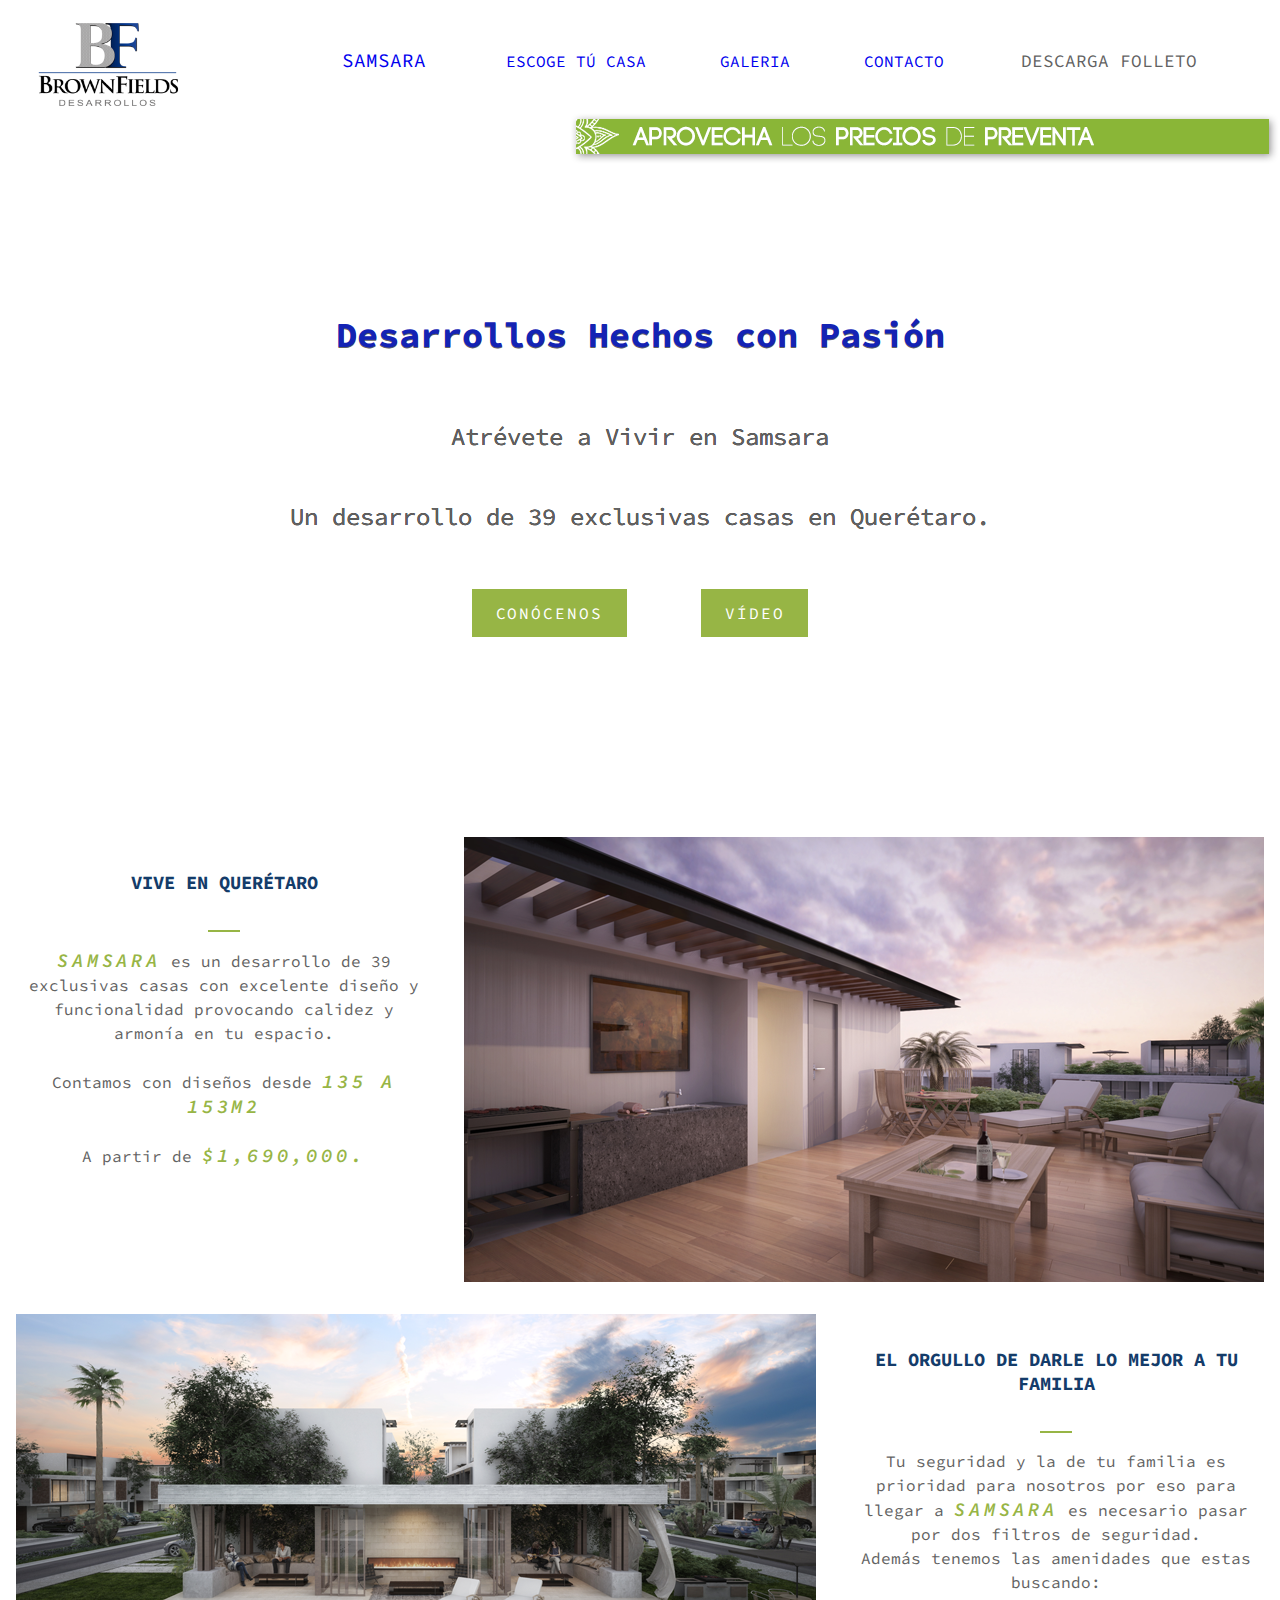
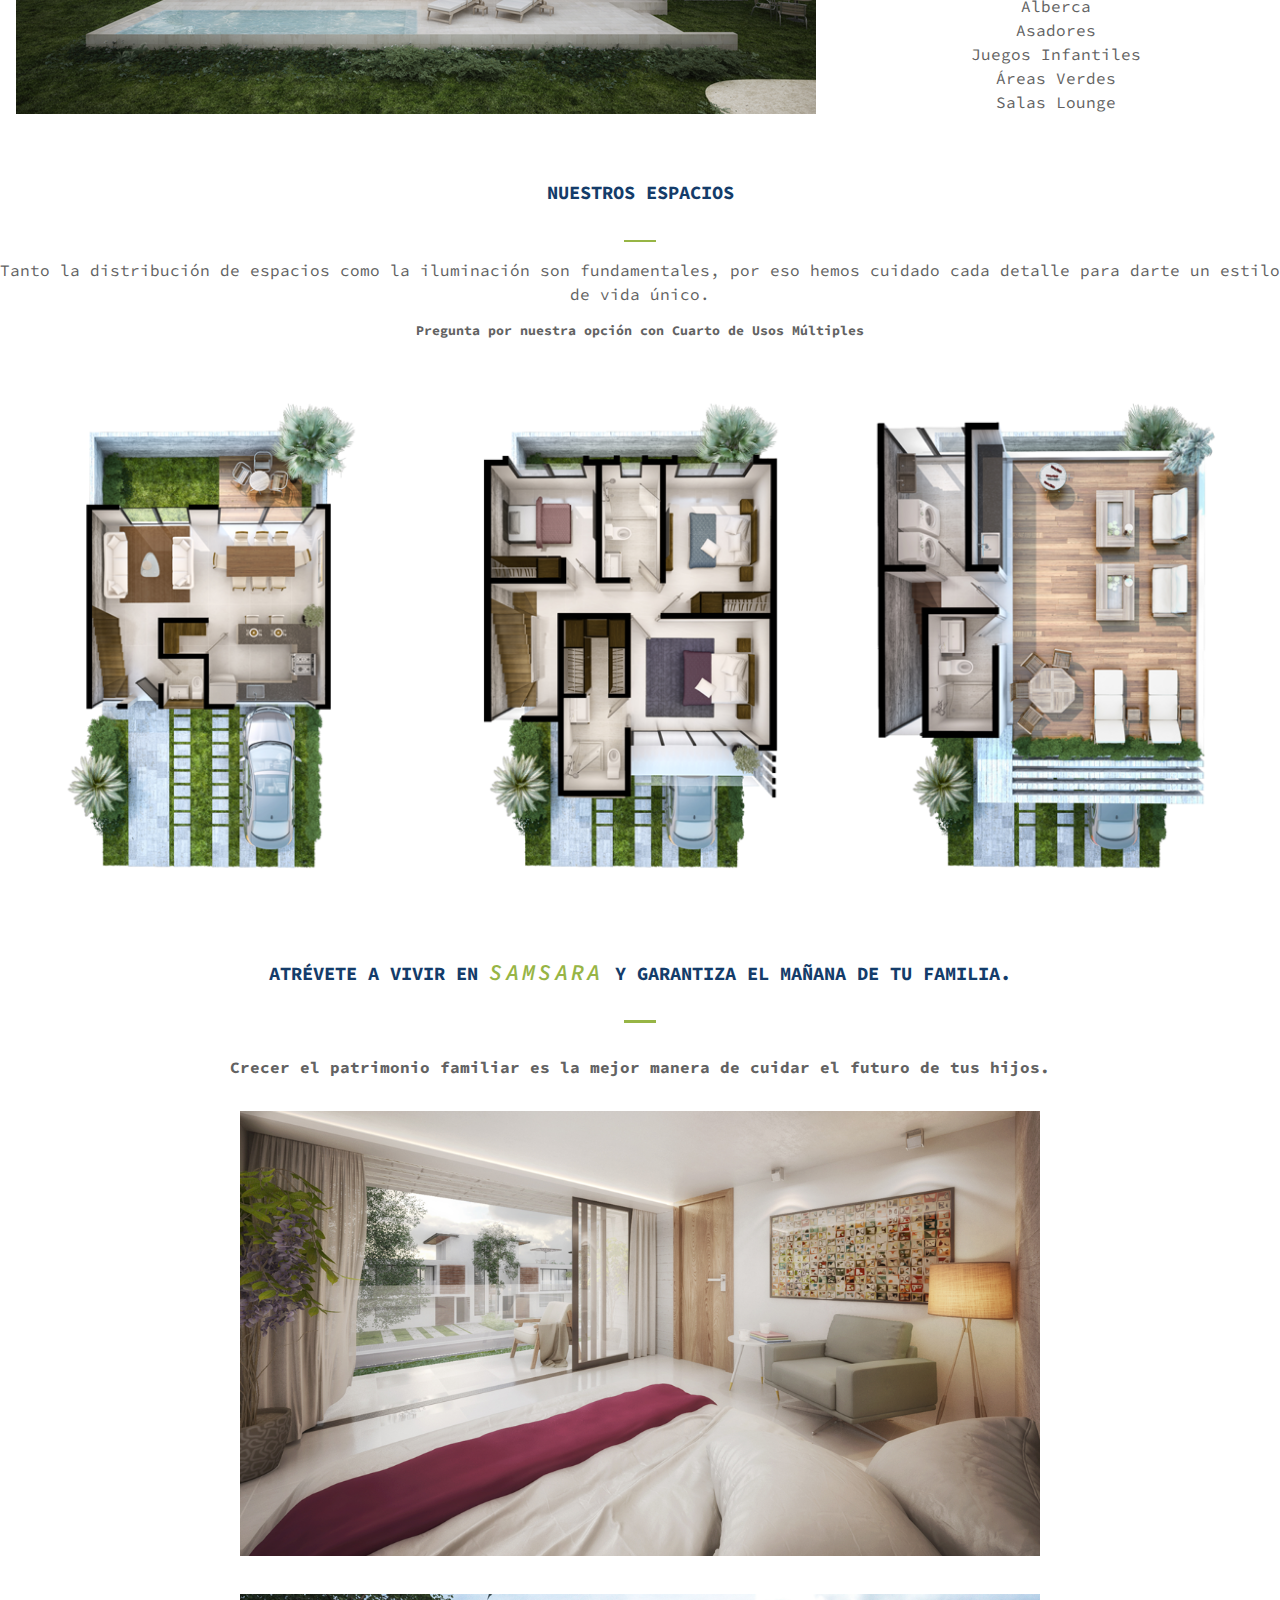
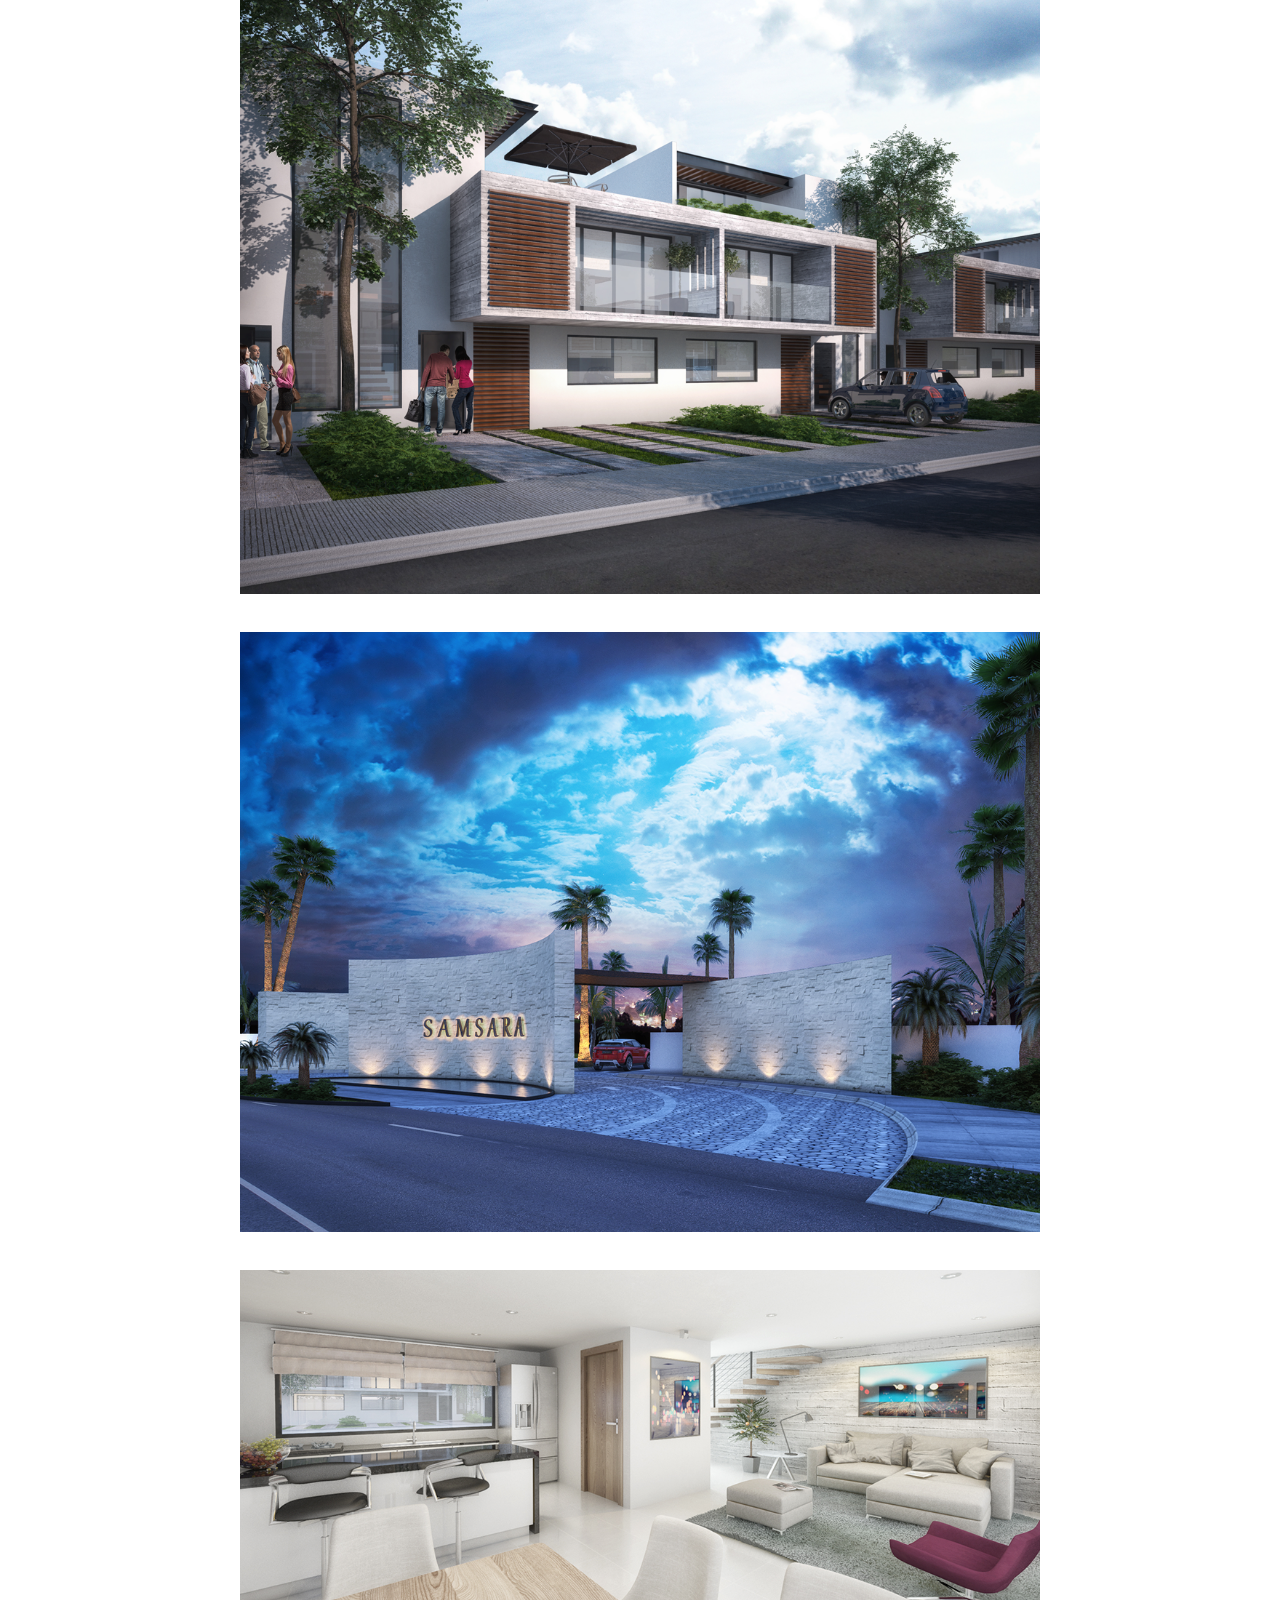
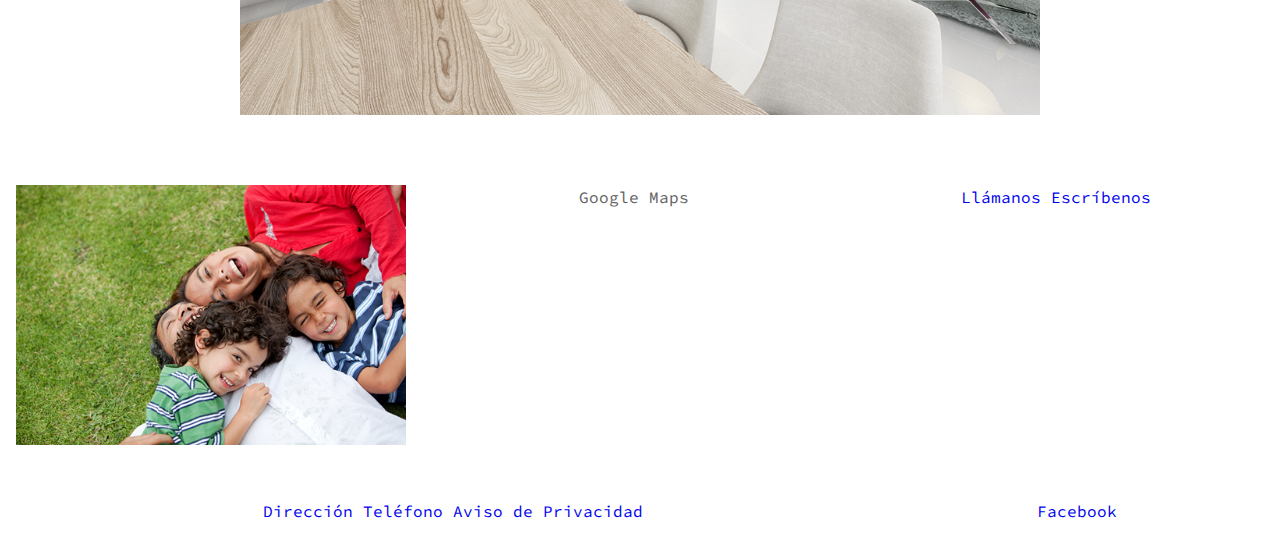
==== unit_7/index.html @ 4c0db314 "unit 7" ====
<!DOCTYPE html>
<html lang="es">
	<head>
		<meta charset="utf-8">
		<link rel="stylesheet" type="text/css" href="css/style.css">
		<title>Samsara by BrownFields</title>
		<link rel="stylesheet" type="text/css" href="fonts/MyFontsWebfontsKit.css">
    </script>
	</head>
	<body>
		<div id="wrapper">
			<header class="clearfix">
				<div>
					<a href="#>"><img src="images/logo_BF.png" alt="logo BrownFields" type"imagen desarrollos en Queretaro" id="logo_BF" border="0"></a>
				</div>
			
				<nav class="clearfix">
					<a href="Samsara" id="samsara">Samsara</a>
					<a href="Escoge tu Casa">Escoge Tú Casa</a>
					<a href="Galeria">Galeria</a>
					<a href="Contacto">Contacto</a>
					<a href="Descarga Brochure" id="folleto">Descarga Folleto</a>
				</nav>
		
			</header>
				
        	<main>
				<div id="preventa">
					<a href="#"><img src="images/banner_preventa.png" alt="logo BrownFields" type"imagen desarrollos en Queretaro" border="0"></a>
				</div>
				<section id="home">		

					<div id="border_home">
						<h1>Desarrollos Hechos con Pasi&oacute;n</h1>
						<h2>Atr&eacute;vete a Vivir en Samsara </h2>
						<h2>Un desarrollo de 39 exclusivas casas en Quer&eacute;taro.</h2>
						<a href="#">Con&oacute;cenos</a>
						<a href="#">V&iacute;deo</a>
					</div>
				</section>
		
				<section>
					<img src="images/rooftop.png" id="right_samsara">
					<div id="left_samsara">
						<h3>Vive en Quer&eacute;taro</h3>
						<hr>
						<p><em>Samsara</em> es un desarrollo de 39 exclusivas casas con excelente diseño y funcionalidad provocando calidez y armon&iacute;a en tu espacio. </p><br>
						<p>Contamos con diseños desde <em>135 a 153m2</em></p> <br>
						<p>A partir de <em>$1,690,000.</em></p> 
					</div>	
				</section>

				<section class="clearfix">
					<img src="images/areas_comunes.png" id="left_areas">				 <div id="right_areas">
						<h3>El Orgullo de Darle lo mejor a tu Familia</h3>
						<hr>
						<p>Tu seguridad y la de tu familia es prioridad para nosotros por eso para llegar a <em>Samsara</em> es necesario pasar por dos filtros de seguridad.</p>
						<p>Adem&aacute;s tenemos las amenidades que estas buscando:
							<ul>
								<li>Alberca</li>
								<li>Asadores</li>
								<li>Juegos Infantiles</li>
								<li>&Aacute;reas Verdes</li>
								<li>Salas Lounge</li>
							</ul>
						</p>
					</div>
				</section>

				<section>
					<div>
						<h3>Nuestros Espacios</h3>
						<hr>
						<p>Tanto la distribuci&oacute;n de espacios como la iluminaci&oacute;n son fundamentales, por eso hemos cuidado cada detalle para darte un estilo de vida &uacute;nico.</p>
						<h5>Pregunta por nuestra opci&oacute;n con Cuarto de Usos M&uacute;ltiples</h5>
					</div>
					<div class="clearfix">
						<img src="images/planta_PB.png" class="plantas" id="PB">
						<img src="images/planta_PA.png" class="plantas" id="PA">
						<img src="images/planta_rooftop.png" class="plantas" id="RG">
					</div>
				</section>

				<section class="clearfix">
					<div>					
						<h3>Atr&eacute;vete a vivir en <em>Samsara</em> y garantiza el mañana de tu familia.</h3>
						<hr>
						<h4>Crecer el patrimonio familiar es la mejor manera de cuidar el futuro de tus hijos. </h4>
					</div>
					<div>
						<img src="images/recamara.png" id="galeria">
						<img src="images/fachada.png" id="galeria">
						<img src="images/acceso_samsara.png" id="galeria">
						<img src="images/estancia.png" id="galeria">
					</div>	
				</section>

				<section class="clearfix">
						<div id="fam">
							<img src="images/familia.png">
						</div>
						<div id="maps">
							Google Maps
						</div>
						<div id="contacto">
							<a href="#">Ll&aacute;manos</a>
							<a href="mailto:contacto@brownfields.mx">Escr&iacute;benos</a>
						</div>
				</section>
			</main>

			<footer class="clearfix">
				<div id="info">
					<a href="Direcci&oacute;n">Direcci&oacute;n</a>
					<a href="Tel&eacute;fono">Tel&eacute;fono</a>
					<a href="Aviso de Privacidad">Aviso de Privacidad</a>
				</div>
				<div id=social_media>
					<a href="https://www.facebook.com/BrownFields-Desarrolladores-126980517468762/?fref=ts">Facebook</a>
				</div>
			</footer>
		</div>
	</body>
</html>
---- unit_7/css/style.css ----
@import url(https://fonts.googleapis.com/css?family=Source+Code+Pro:400,600);

* {
	padding: 0;
	margin: 0;	
	box-sizing: border-box;
}

#logo_BF {
	width: 17%;
	float: left;
	padding: 1em 2em 0em 2em;
}
#samsara{
	font-style: bold;
	font-size: 1.2em;
}

#folleto{
	font-size: 1.1em;
	color: rgb(98,98,98);
}

nav {
	float: right;
	padding: 3em 2em;
	width: 80%;
	color: rgb(20,60,106);
}

nav a{
	padding: 2em;
	text-decoration: none;
	text-transform: uppercase;
	text-align: center;
}

nav a:hover{
	color: rgb(98,98,98);
}

a{
	text-decoration: none;
}

body {
	font-family: 'Source Code Pro', sans-serif;
	font-size: 16px;
	color: rgb(98,98,98);
	font-weight: 400;
	line-height: 1.5em;
	text-align: center;
}

h1 {
	font-family: 'PerpetuaTitlingMT', 'Source Code Pro', sans-serif ;
	padding: 1.3em 0em;
	font-size: 2.2em;
}

h2, h3, h4, h5 {
	padding: 1em 0em;
}

h3 {
	text-transform: uppercase;
	color: rgb(20,60,106);
}

section{
	margin-top:2em;
}

hr {
	width: 2em;
	margin: 1em auto;
	border: none;
	background-color: rgb(151,181,69);
	height: .15em;
}

#preventa {
	float: right;
	margin-top: -7em;
}

#home{
	text-align: center;
	background: url("http://Irenchita.github.io/unit_6/images/fachada_corte_web.jpg");
	background-size: cover;
	background-repeat: no-repeat;
	background-position: center;
	padding: 7em 5em;
	color: rgb(20,35,180);
	line-height: 2em;
	text-shadow: .05em .05em rgb(98,98,98);
}

#border_home{
	background-color: rgba(255,255,255,.4);
	padding: .5em .2em;
}

#home h2{
	color:rgb(98,98,98);
	text-shadow: .02em .02em rgb(0,0,0);
	font-weight: 400;
}

#home a {
	background: rgb(151,181,69);
	color: rgb(255,255,255);
	margin: 2em;
	display: inline-block;
	text-decoration: none;
	padding: .5em 1.5em;
	text-shadow: none;
	text-transform: uppercase;
	letter-spacing: .12em;
}


em {
	color: rgb(151,181,69);
	font-weight: 600;
	letter-spacing: .15em;
	font-size: 1.2em;
	text-shadow: rgb(98,98,98);
	text-transform: uppercase;
}

ul {
	list-style: none;
	margin: 0;
	padding: 0;
}

#left_samsara {
	padding: 1em;
	float: left;
	width: 35%;
	margin-top: 1em;
}	

#right_samsara {
	padding: 1em;
	float: right;
	width: 65%;
}

#left_areas {
	padding: 1em;
	float: left;
	width: 65%;
}	

#right_areas {
	padding: 1em;
	float: right;
	width: 35%;
	margin-top: 1em;
}

#PB {
	padding: 1em;
	float: left;
	width: 33%;
	display: inline-block;
}

#PA {
	padding: 1em;
	float: left;
	width: 33%;
	display: inline-block;
}

#RG {
	padding: 1em;
	float: left;
	width: 33%;
	display: inline-block;
}

#galeria {
	padding: 1em;
	width: 65%;
}

#fam {
	padding: 1em;
	float: left;
	width: 33%;
	display: inline-block;
}

#maps {
	padding: 1em;
	float: left;
	width: 33%;
	display: inline-block;
}

#contacto {
	padding: 1em;
	float: left;
	width: 33%;
	display: inline-block;
}

#info {
	padding: 1em;
	float: left;
	width: 70%;
	display: inline-block;
}

#social_media{
	padding: 1em;
	float: right;
	width: 30%;
	display: inline-block;
}
.clearfix:after {
    visibility: hidden;
    display: block;
    font-size: 0;
    content: " ";
    clear: both;
    height: 0;
}

img {
	width: 100%;
}	

footer {
	padding: 1em;
}
---- unit_7/fonts/MyFontsWebfontsKit.css ----
/**
 * @license
 * MyFonts Webfont Build ID 3160449, 2016-01-26T14:50:41-0500
 * 
 * The fonts listed in this notice are subject to the End User License
 * Agreement(s) entered into by the website owner. All other parties are 
 * explicitly restricted from using the Licensed Webfonts(s).
 * 
 * You may obtain a valid license at the URLs below.
 * 
 * Webfont: PerpetuaTitlingMT by Monotype 
 * URL: http://www.myfonts.com/fonts/mti/perpetua/titling-mt/
 * Copyright: Digitized data copyright The Monotype Corporation 1991-1995.&#x000D;
 * Licensed pageviews: 250,000
 * 
 * 
 * License: http://www.myfonts.com/viewlicense?type=web&buildid=3160449
 * 
 * © 2016 MyFonts Inc
*/


/* @import must be at top of file, otherwise CSS will not work */
@import url("//hello.myfonts.net/count/303981");

  
@font-face {font-family: 'PerpetuaTitlingMT';src: url('webfonts/303981_0_0.eot');src: url('webfonts/303981_0_0.eot?#iefix') format('embedded-opentype'),url('webfonts/303981_0_0.woff2') format('woff2'),url('webfonts/303981_0_0.woff') format('woff'),url('webfonts/303981_0_0.ttf') format('truetype');}
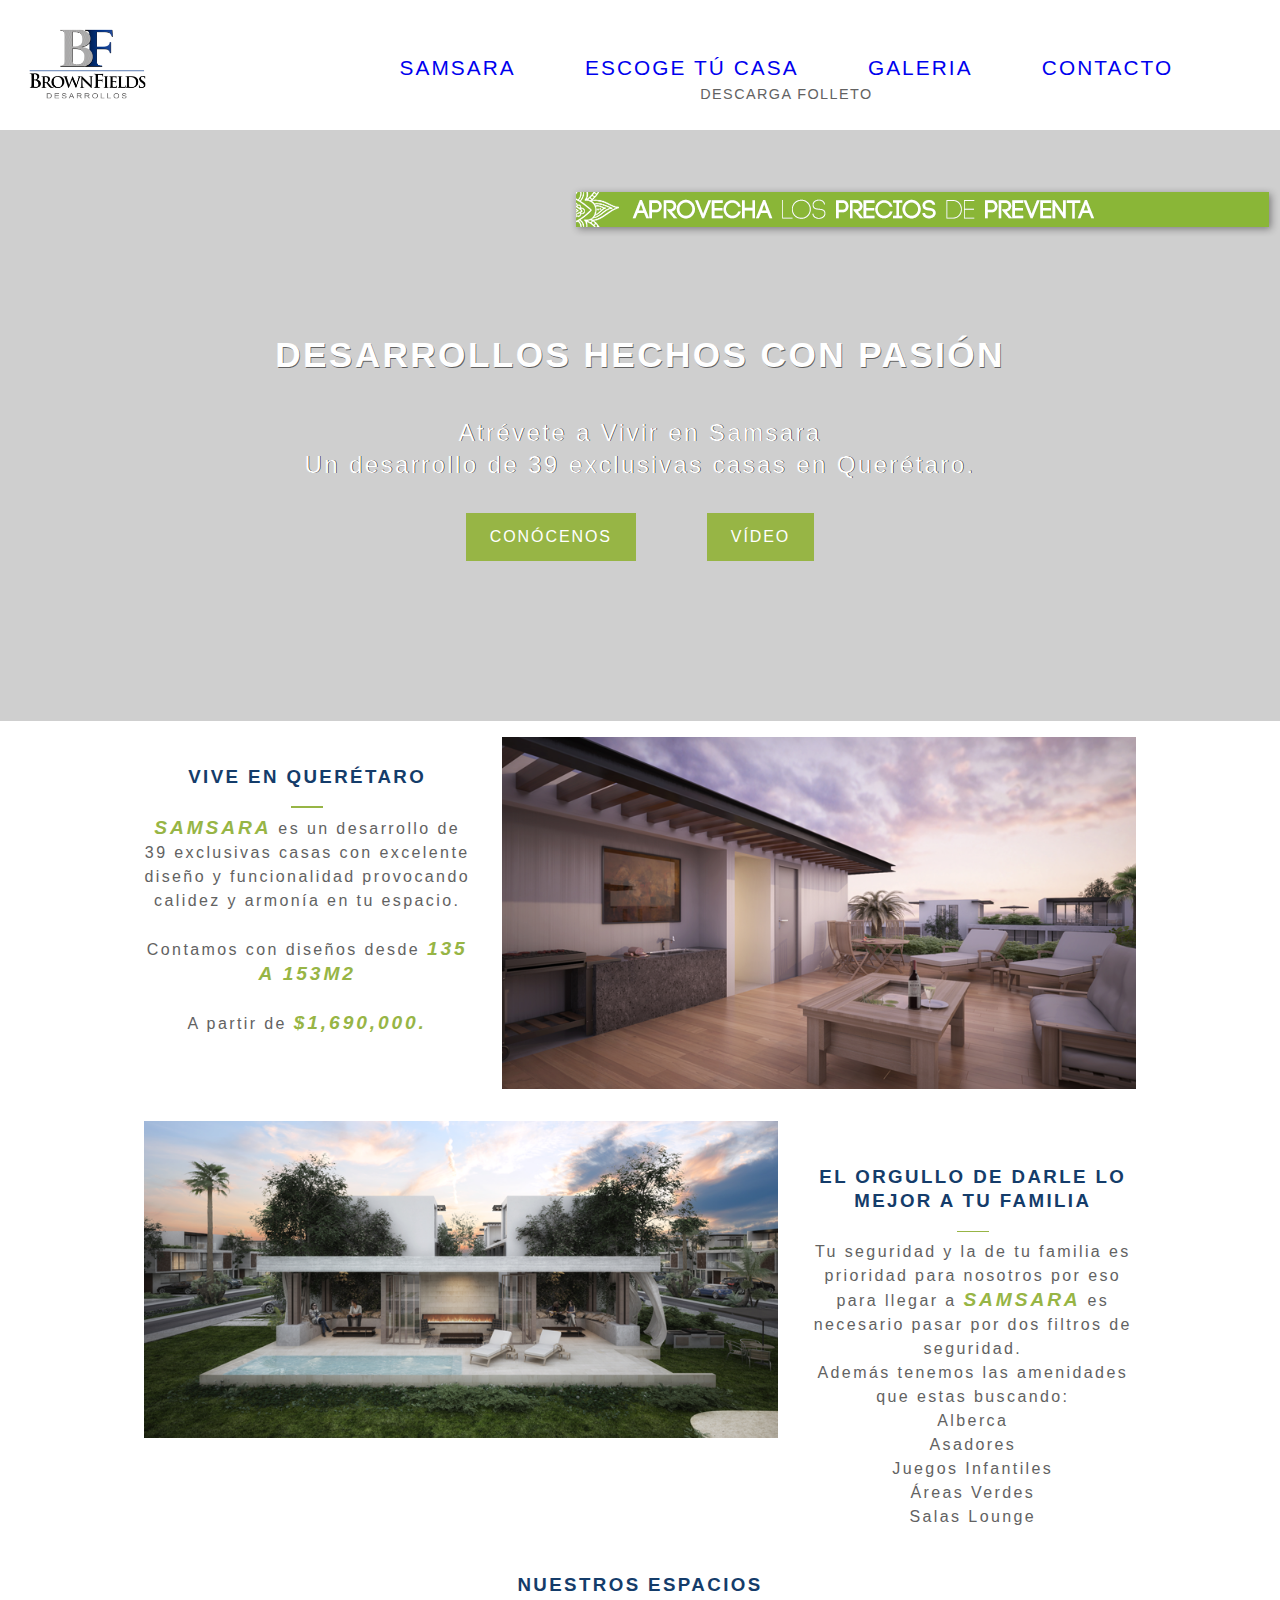
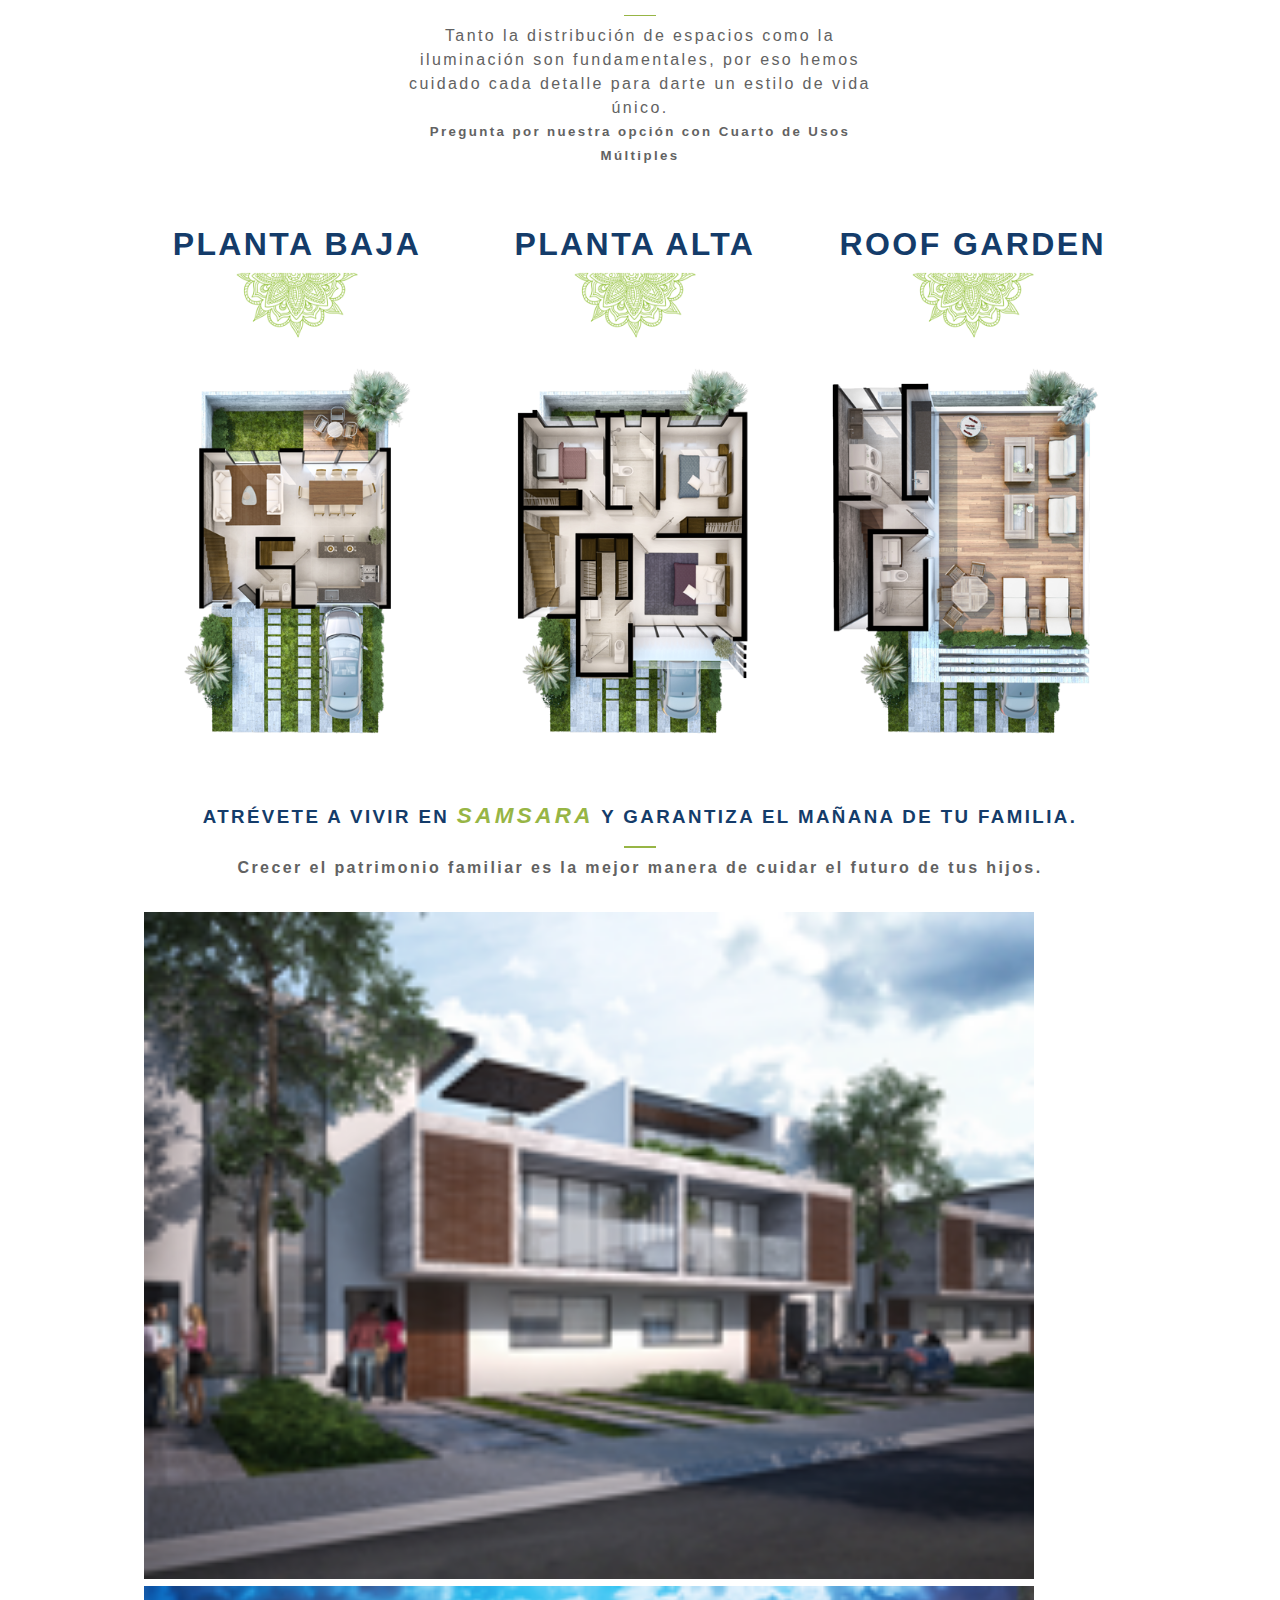
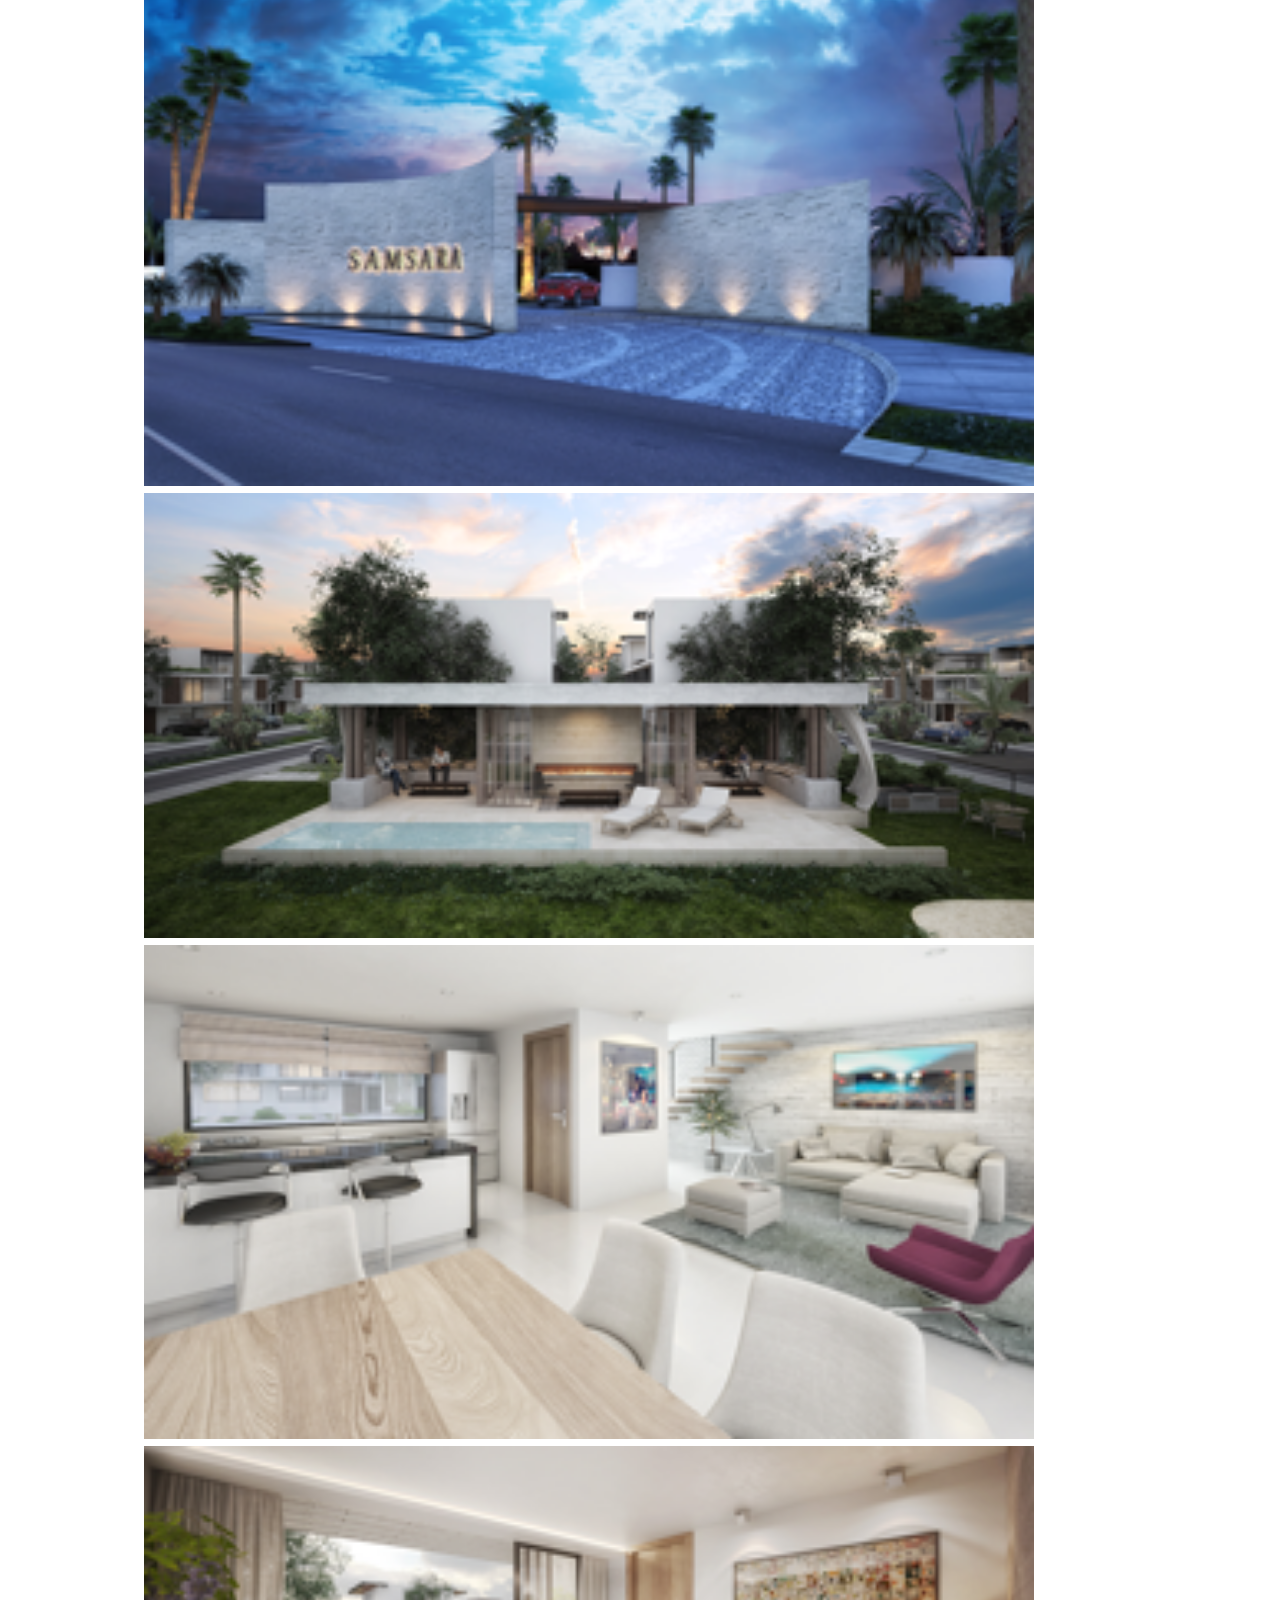
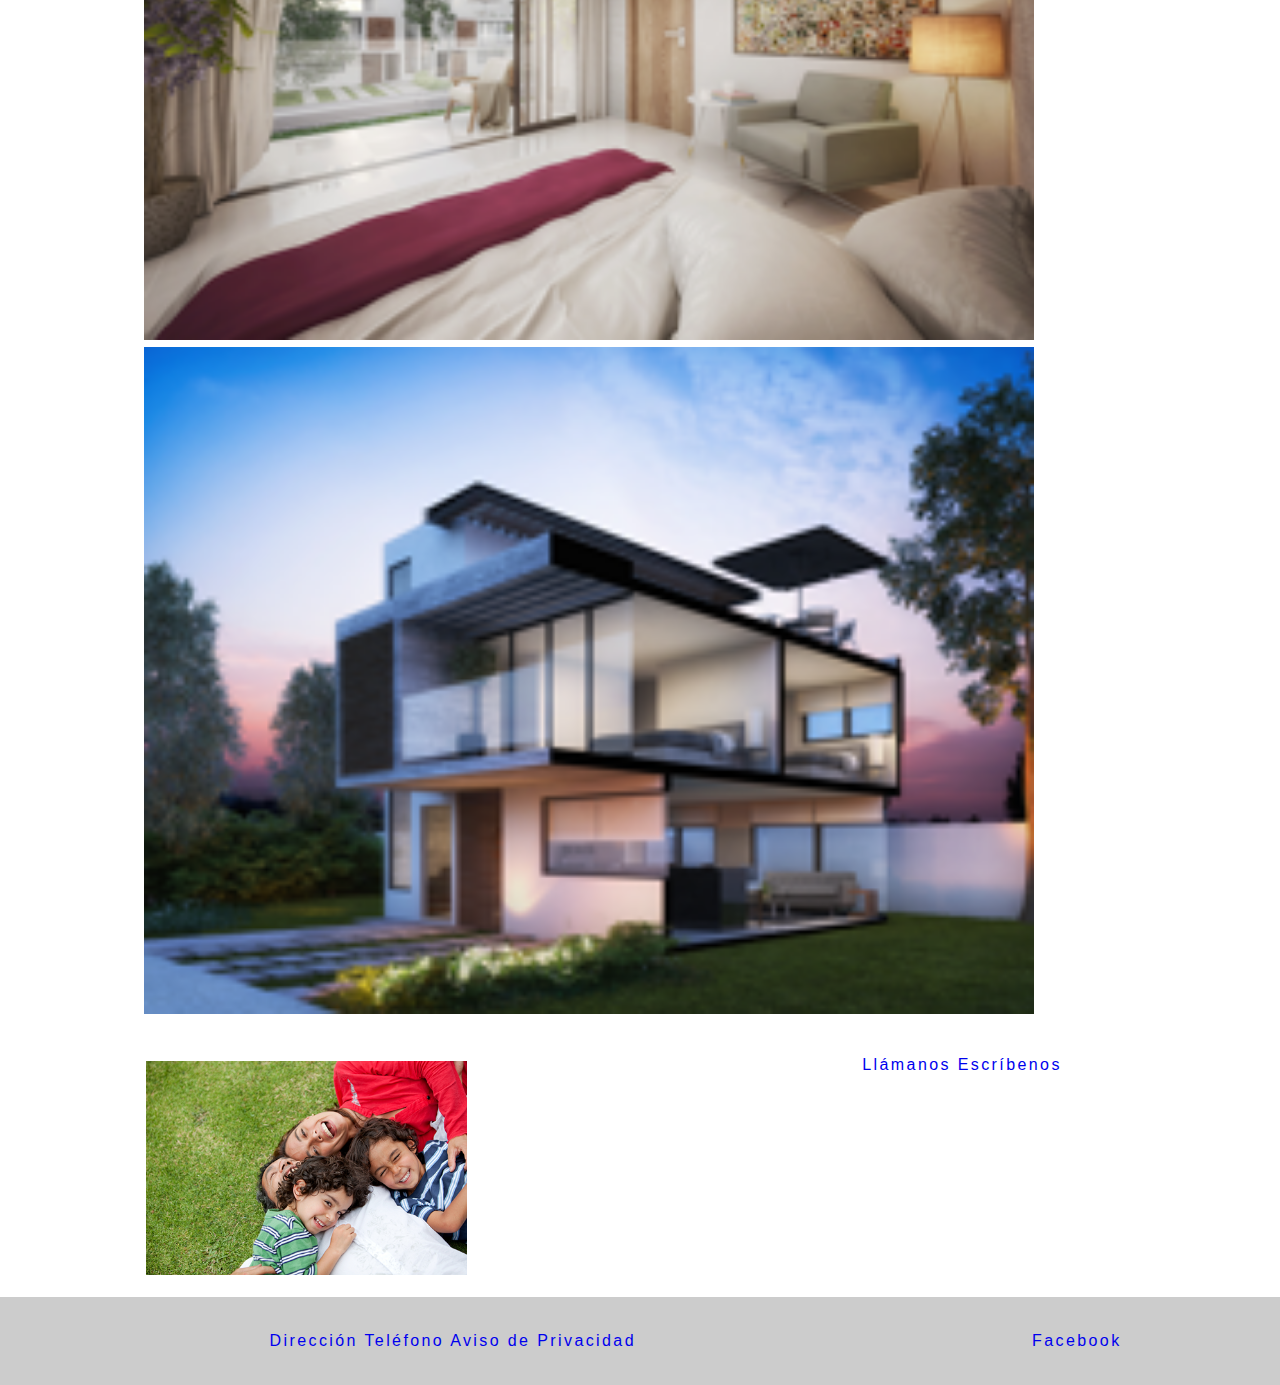
==== commit 6ede1333: "gallery" ====
--- a/unit_7/index.html
+++ b/unit_7/index.html
@@ -4,42 +4,52 @@
 		<meta charset="utf-8">
 		<link rel="stylesheet" type="text/css" href="css/style.css">
 		<title>Samsara by BrownFields</title>
-		<link rel="stylesheet" type="text/css" href="fonts/MyFontsWebfontsKit.css">
-    </script>
+
+		<!-- Add jQuery library -->
+		<script type="text/javascript" src="js/jquery-1.10.1.min.js"></script>
+		<!-- Add mousewheel plugin (this is optional) -->
+		<script type="text/javascript" src="js/fancybox/jquery.mousewheel-3.0.6.pack.js"></script>
+		<!-- Add fancyBox -->
+		<link rel="stylesheet" href="js/fancybox/jquery.fancybox.css?v=2.1.5" type="text/css" media="screen" />
+		<script type="text/javascript" src="js/fancybox/jquery.fancybox.pack.js"></script>
+
 	</head>
 	<body>
-		<div id="wrapper">
-			<header class="clearfix">
-				<div>
-					<a href="#>"><img src="images/logo_BF.png" alt="logo BrownFields" type"imagen desarrollos en Queretaro" id="logo_BF" border="0"></a>
+
+		<header class="clearfix">
+			<div>
+				<a href="#>"><img src="images/logo_BF.png" alt="logo BrownFields" type"imagen desarrollos en Queretaro" id="logo_BF" border="0"></a>
+			</div>
+		
+			<nav>
+				<a href="Samsara" id="samsara">Samsara</a>
+				<a href="Escoge tu Casa">Escoge Tú Casa</a>
+				<a href="Galeria">Galeria</a>
+				<a href="Contacto">Contacto</a>
+				<a href="Descarga Brochure" id="folleto">Descarga Folleto</a>
+			</nav>
+	
+		</header>
+
+		<div id="preventa">
+			<a href="#"><img src="images/banner_preventa.png" alt="logo BrownFields" type"imagen desarrollos en Queretaro"></a>
+		</div>
+
+    	<main>
+			
+			<section id="home">		
+
+				<div id="border_home">
+					<h1>Desarrollos Hechos con Pasi&oacute;n</h1>
+					<h2>Atr&eacute;vete a Vivir en Samsara </h2>
+					<h2>Un desarrollo de 39 exclusivas casas en Quer&eacute;taro.</h2>
+					<a href="#">Con&oacute;cenos</a>
+					<a href="#">V&iacute;deo</a>
 				</div>
+			</section>
 			
-				<nav class="clearfix">
-					<a href="Samsara" id="samsara">Samsara</a>
-					<a href="Escoge tu Casa">Escoge Tú Casa</a>
-					<a href="Galeria">Galeria</a>
-					<a href="Contacto">Contacto</a>
-					<a href="Descarga Brochure" id="folleto">Descarga Folleto</a>
-				</nav>
-		
-			</header>
-				
-        	<main>
-				<div id="preventa">
-					<a href="#"><img src="images/banner_preventa.png" alt="logo BrownFields" type"imagen desarrollos en Queretaro" border="0"></a>
-				</div>
-				<section id="home">		
-
-					<div id="border_home">
-						<h1>Desarrollos Hechos con Pasi&oacute;n</h1>
-						<h2>Atr&eacute;vete a Vivir en Samsara </h2>
-						<h2>Un desarrollo de 39 exclusivas casas en Quer&eacute;taro.</h2>
-						<a href="#">Con&oacute;cenos</a>
-						<a href="#">V&iacute;deo</a>
-					</div>
-				</section>
-		
-				<section>
+			<div id="wrapper">
+				<section class="clearfix">
 					<img src="images/rooftop.png" id="right_samsara">
 					<div id="left_samsara">
 						<h3>Vive en Quer&eacute;taro</h3>
@@ -51,7 +61,8 @@
 				</section>
 
 				<section class="clearfix">
-					<img src="images/areas_comunes.png" id="left_areas">				 <div id="right_areas">
+					<img src="images/areas_comunes.png" id="left_areas">				
+					<div id="right_areas">
 						<h3>El Orgullo de Darle lo mejor a tu Familia</h3>
 						<hr>
 						<p>Tu seguridad y la de tu familia es prioridad para nosotros por eso para llegar a <em>Samsara</em> es necesario pasar por dos filtros de seguridad.</p>
@@ -71,13 +82,27 @@
 					<div>
 						<h3>Nuestros Espacios</h3>
 						<hr>
-						<p>Tanto la distribuci&oacute;n de espacios como la iluminaci&oacute;n son fundamentales, por eso hemos cuidado cada detalle para darte un estilo de vida &uacute;nico.</p>
-						<h5>Pregunta por nuestra opci&oacute;n con Cuarto de Usos M&uacute;ltiples</h5>
+						<div class="length">
+							<p>Tanto la distribuci&oacute;n de espacios como la iluminaci&oacute;n son fundamentales, por eso hemos cuidado cada detalle para darte un estilo de vida &uacute;nico.</p>
+							<h5>Pregunta por nuestra opci&oacute;n con Cuarto de Usos M&uacute;ltiples</h5>
+						</div>
 					</div>
 					<div class="clearfix">
-						<img src="images/planta_PB.png" class="plantas" id="PB">
-						<img src="images/planta_PA.png" class="plantas" id="PA">
-						<img src="images/planta_rooftop.png" class="plantas" id="RG">
+						<div id="PB">
+							<h1>Planta Baja</h1>
+							<img src="images/flor_samsara.png" class="img_flor">
+							<img src="images/planta_PB.png">
+						</div>
+						<div id="PA">
+							<h1>Planta Alta</h1>
+							<img src="images/flor_samsara.png" class="img_flor">
+							<img src="images/planta_PA.png">
+						</div>
+						<div id="RG">
+							<h1>Roof Garden</h1>
+							<img src="images/flor_samsara.png" class="img_flor">
+							<img src="images/planta_rooftop.png">
+						</div>
 					</div>
 				</section>
 
@@ -87,38 +112,45 @@
 						<hr>
 						<h4>Crecer el patrimonio familiar es la mejor manera de cuidar el futuro de tus hijos. </h4>
 					</div>
-					<div>
-						<img src="images/recamara.png" id="galeria">
-						<img src="images/fachada.png" id="galeria">
-						<img src="images/acceso_samsara.png" id="galeria">
-						<img src="images/estancia.png" id="galeria">
+					<div id="galeria">
+						<a class="fancybox" rel="group" href="images/big/fachada_big.png"><img src="images/small/fachada_s.png" alt="" /></a>
+						<a class="fancybox" rel="group" href="images/big/acceso_samsara_big.png"><img src="images/small/acceso_samsara_s.png" alt="" /></a>
+						<a class="fancybox" rel="group" href="images/big/areas_comunes_big.png"><img src="images/small/areas_comunes_s.png" alt="" /></a>
+						<a class="fancybox" rel="group" href="images/big/estancia_big.png"><img src="images/small/estancia_s.png" alt="" /></a>
+						<a class="fancybox" rel="group" href="images/big/recamara_big.png"><img src="images/small/recamara_s.png" alt="" /></a>
+						<a class="fancybox" rel="group" href="images/big/fachada_corte_big.png"><img src="images/small/fachada_corte_s.png" alt="" /></a>
 					</div>	
 				</section>
 
-				<section class="clearfix">
+				<section id="ventas" class="clearfix">
 						<div id="fam">
 							<img src="images/familia.png">
 						</div>
 						<div id="maps">
-							Google Maps
+							<iframe src="https://www.google.com/maps/embed?pb=!1m18!1m12!1m3!1d4056.4004090349767!2d-100.4038601747616!3d20.50971401532409!2m3!1f0!2f0!3f0!3m2!1i1024!2i768!4f13.1!3m3!1m2!1s0x85d345ce92b080db%3A0x850fc605e0d88912!2sEl+Condado!5e0!3m2!1sen!2smx!4v1463176758063" width="330" height="220" frameborder="0" style="border:0" allowfullscreen></iframe>
 						</div>
 						<div id="contacto">
 							<a href="#">Ll&aacute;manos</a>
 							<a href="mailto:contacto@brownfields.mx">Escr&iacute;benos</a>
 						</div>
 				</section>
-			</main>
+			</div>
+			<script type="text/javascript">
+			$(document).ready(function() {
+			$(".fancybox").fancybox();
+			});
+			</script>
+		</main>
 
-			<footer class="clearfix">
-				<div id="info">
-					<a href="Direcci&oacute;n">Direcci&oacute;n</a>
-					<a href="Tel&eacute;fono">Tel&eacute;fono</a>
-					<a href="Aviso de Privacidad">Aviso de Privacidad</a>
-				</div>
-				<div id=social_media>
-					<a href="https://www.facebook.com/BrownFields-Desarrolladores-126980517468762/?fref=ts">Facebook</a>
-				</div>
-			</footer>
-		</div>
+		<footer class="clearfix">
+			<div id="info">
+				<a href="Direcci&oacute;n">Direcci&oacute;n</a>
+				<a href="Tel&eacute;fono">Tel&eacute;fono</a>
+				<a href="Aviso de Privacidad">Aviso de Privacidad</a>
+			</div>
+			<div id=social_media>
+				<a href="https://www.facebook.com/BrownFields-Desarrolladores-126980517468762/?fref=ts">Facebook</a>
+			</div>
+		</footer>
 	</body>
 </html>--- a/unit_7/css/style.css
+++ b/unit_7/css/style.css
@@ -1,87 +1,117 @@
 @import url(https://fonts.googleapis.com/css?family=Source+Code+Pro:400,600);
-
+@import url("fonts/perpetua");
+@import url("fonts/antipasto");
+  
+@font-face {
+	font-family: 'perpetua';
+	src: url('fonts/perpetua/303981_0_0.eot');
+	src: url('fonts/perpetua/303981_0_0.eot?#iefix') format('embedded-opentype'),url('fonts/perpetua/303981_0_0.woff2') format('woff2'),url('fonts/perpetua/303981_0_0.woff') format('woff'),url('fonts/perpetua/303981_0_0.ttf') format('truetype');
+}
+
+@font-face {
+	font-family: 'antipasto';
+	src: url('fonts/antipasto/antipasto_extralight.otf');
+	src: url('fonts/antipasto/antipasto_extralight.otf?#iefix') format('embedded-opentype'), format('truetype');
+}
 * {
 	padding: 0;
 	margin: 0;	
 	box-sizing: border-box;
 }
 
+header {
+	width: 100%;
+	padding: .5em;
+	margin: 1em;	
+}
+
 #logo_BF {
-	width: 17%;
-	float: left;
-	padding: 1em 2em 0em 2em;
-}
-#samsara{
-	font-style: bold;
-	font-size: 1.2em;
+	width: 8em;
+	float: left;
+}
+
+nav {
+	font-family: 'perpetua', 'antipasto', sans-serif;
+	width: 70%;
+	float: left;
+	margin-left: 12em;
+	margin-top: 2em;
+	color: rgb(20,60,106);
+}
+
+nav a {
+	padding: .5em;
+	margin: .2em 1em;
+	text-decoration: none;
+	text-transform: uppercase;
+	text-align: center;
+	letter-spacing: .1em;
+	font-size: 1.3em;
+}
+
+nav a:hover {
+	color: rgb(98,98,98);
+}
+
+a {
+	text-decoration: none;
 }
 
 #folleto{
-	font-size: 1.1em;
+	font-size: .9em;
 	color: rgb(98,98,98);
-}
-
-nav {
-	float: right;
-	padding: 3em 2em;
-	width: 80%;
-	color: rgb(20,60,106);
-}
-
-nav a{
-	padding: 2em;
-	text-decoration: none;
-	text-transform: uppercase;
-	text-align: center;
-}
-
-nav a:hover{
-	color: rgb(98,98,98);
-}
-
-a{
-	text-decoration: none;
+	line-height: 1em;
+}
+
+#preventa {
+	float: right;
+	margin-top: -1em;
+}
+
+#wrapper{
+	width:80%;
+	margin: auto;
 }
 
 body {
-	font-family: 'Source Code Pro', sans-serif;
+	font-family: 'antipasto', sans-serif;
 	font-size: 16px;
 	color: rgb(98,98,98);
 	font-weight: 400;
 	line-height: 1.5em;
 	text-align: center;
-}
-
-h1 {
-	font-family: 'PerpetuaTitlingMT', 'Source Code Pro', sans-serif ;
+	letter-spacing: .15em;
+}
+
+#border_home h1 {
+	font-family: 'perpetua', 'antipasto', sans-serif;
 	padding: 1.3em 0em;
 	font-size: 2.2em;
-}
-
-h2, h3, h4, h5 {
-	padding: 1em 0em;
-}
-
-h3 {
+	text-transform: uppercase;
+	color: rgb(255,255,255);
+}
+
+h1, h3{
+	font-family: 'perpetua', 'antipasto', sans-serif;
+	margin-top: 1em;
+	padding: .5em 0em;	
 	text-transform: uppercase;
 	color: rgb(20,60,106);
 }
 
-section{
-	margin-top:2em;
+section>h2 {
+	margin-top: 1em;
+	padding: .5em 0em;	
+	text-transform: uppercase;
+	color: rgb(20,60,106);
 }
 
 hr {
 	width: 2em;
-	margin: 1em auto;
+	margin: .5em auto;
 	border: none;
 	background-color: rgb(151,181,69);
-	height: .15em;
-}
-
-#preventa {
-	float: right;
-	margin-top: -7em;
+	height: .1em;
 }
 
 #home{
@@ -90,19 +120,17 @@
 	background-size: cover;
 	background-repeat: no-repeat;
 	background-position: center;
-	padding: 7em 5em;
-	color: rgb(20,35,180);
+	color: rgb(255,255,255);
 	line-height: 2em;
 	text-shadow: .05em .05em rgb(98,98,98);
 }
 
 #border_home{
-	background-color: rgba(255,255,255,.4);
-	padding: .5em .2em;
+	background-color: rgba(0,0,0,0.19);
+	padding: 8em 5em;
 }
 
 #home h2{
-	color:rgb(98,98,98);
 	text-shadow: .02em .02em rgb(0,0,0);
 	font-weight: 400;
 }
@@ -135,30 +163,35 @@
 	padding: 0;
 }
 
+
 #left_samsara {
 	padding: 1em;
 	float: left;
+	width: 35%;
+}	
+
+#right_samsara {
+	padding: 1em;
+	float: right;
+	width: 65%;
+}
+
+#left_areas {
+	padding: 1em;
+	float: left;
+	width: 65%;
+}	
+
+#right_areas {
+	padding: 1em;
+	float: right;
 	width: 35%;
 	margin-top: 1em;
-}	
-
-#right_samsara {
-	padding: 1em;
-	float: right;
-	width: 65%;
-}
-
-#left_areas {
-	padding: 1em;
-	float: left;
-	width: 65%;
-}	
-
-#right_areas {
-	padding: 1em;
-	float: right;
-	width: 35%;
-	margin-top: 1em;
+}
+.length{
+	width: 30em;
+	text-align: center;
+	margin: auto;
 }
 
 #PB {
@@ -166,6 +199,7 @@
 	float: left;
 	width: 33%;
 	display: inline-block;
+	margin: auto;
 }
 
 #PA {
@@ -184,28 +218,31 @@
 
 #galeria {
 	padding: 1em;
-	width: 65%;
+	width: 90%;
+	margin: 1em auto;
+	float: left;
+	display: inline-block;
+}
+
+#ventas{
+	display: inline-block;
+	width: 98%;
 }
 
 #fam {
-	padding: 1em;
-	float: left;
-	width: 33%;
-	display: inline-block;
+	float: left;
+	width: 32%;
+	margin:.5em;
 }
 
 #maps {
-	padding: 1em;
-	float: left;
-	width: 33%;
-	display: inline-block;
+	float: left;
+	width: 32%;
 }
 
 #contacto {
-	padding: 1em;
-	float: left;
-	width: 33%;
-	display: inline-block;
+	float: left;
+	width: 33%;
 }
 
 #info {
@@ -234,6 +271,12 @@
 	width: 100%;
 }	
 
+.img_flor{
+	margin-top: 0em;
+	width: 40%;
+}
+
 footer {
 	padding: 1em;
+	background-color: #ccc;
 }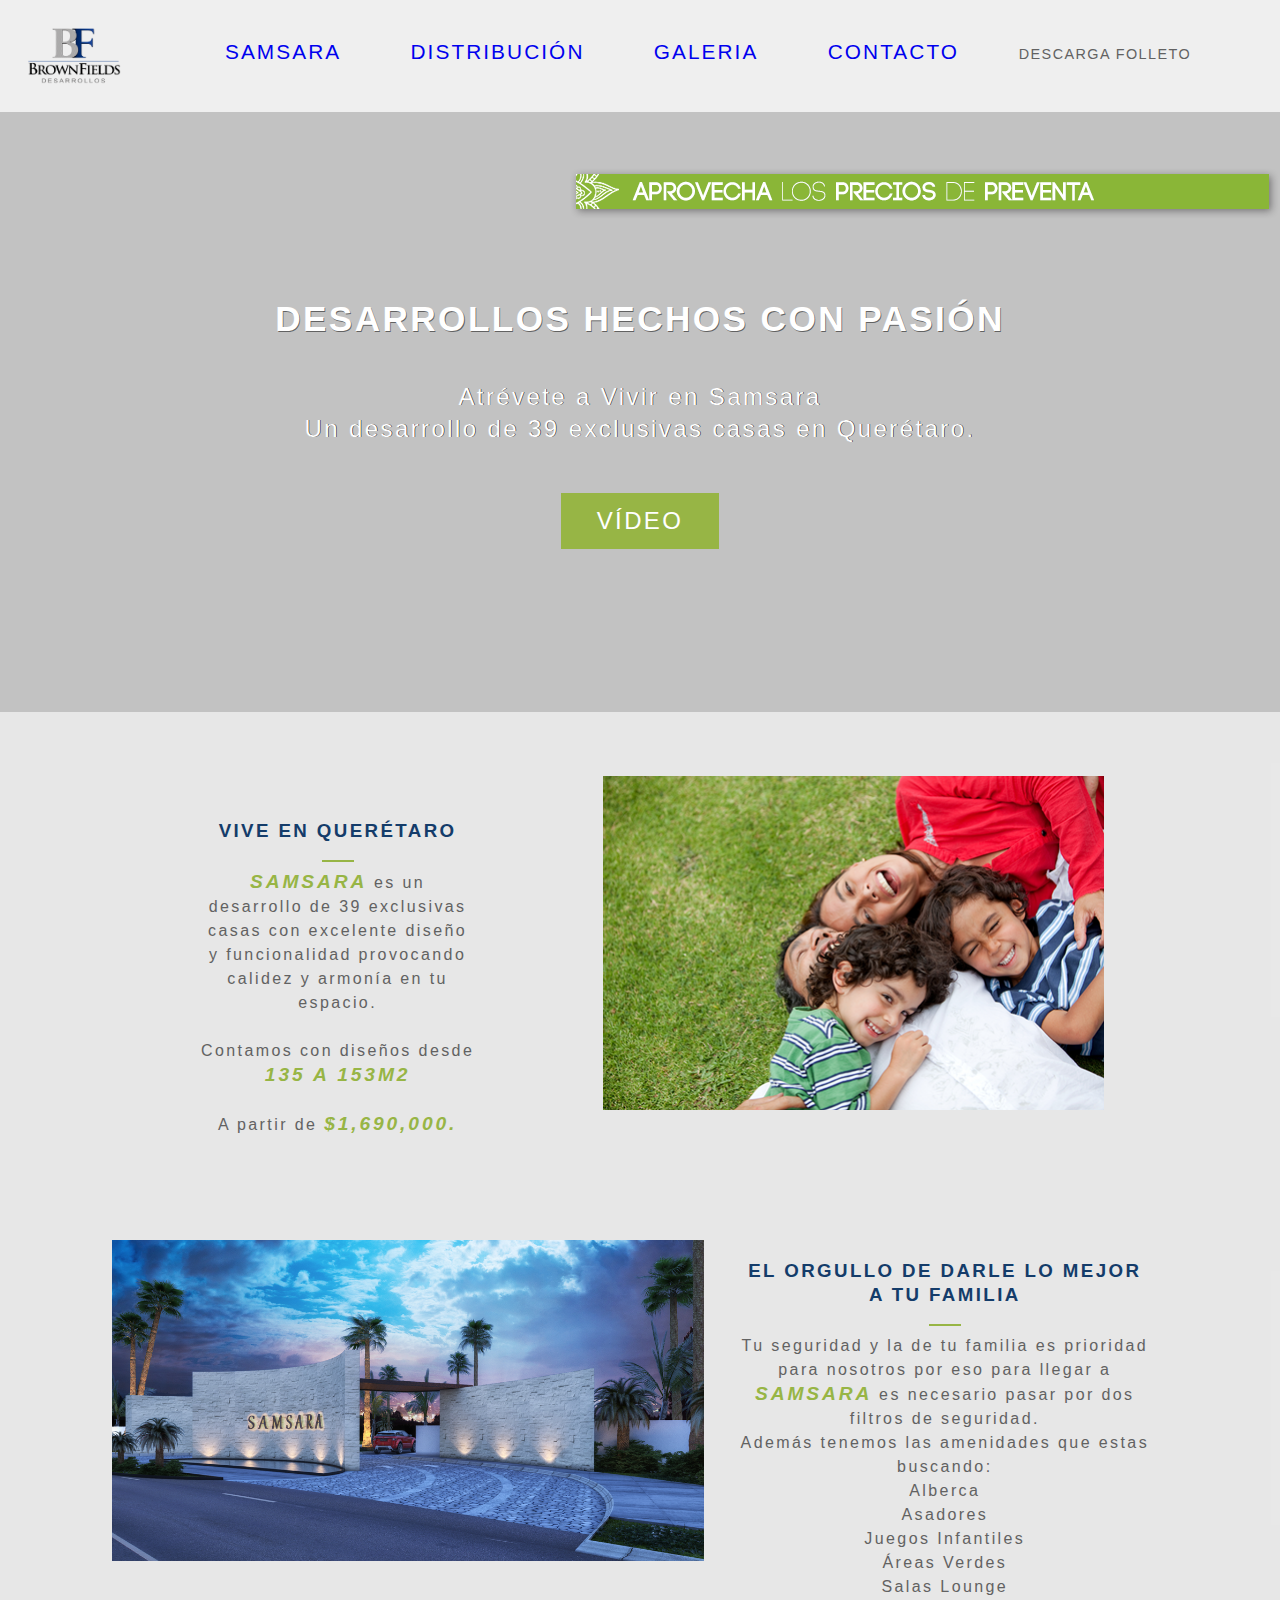
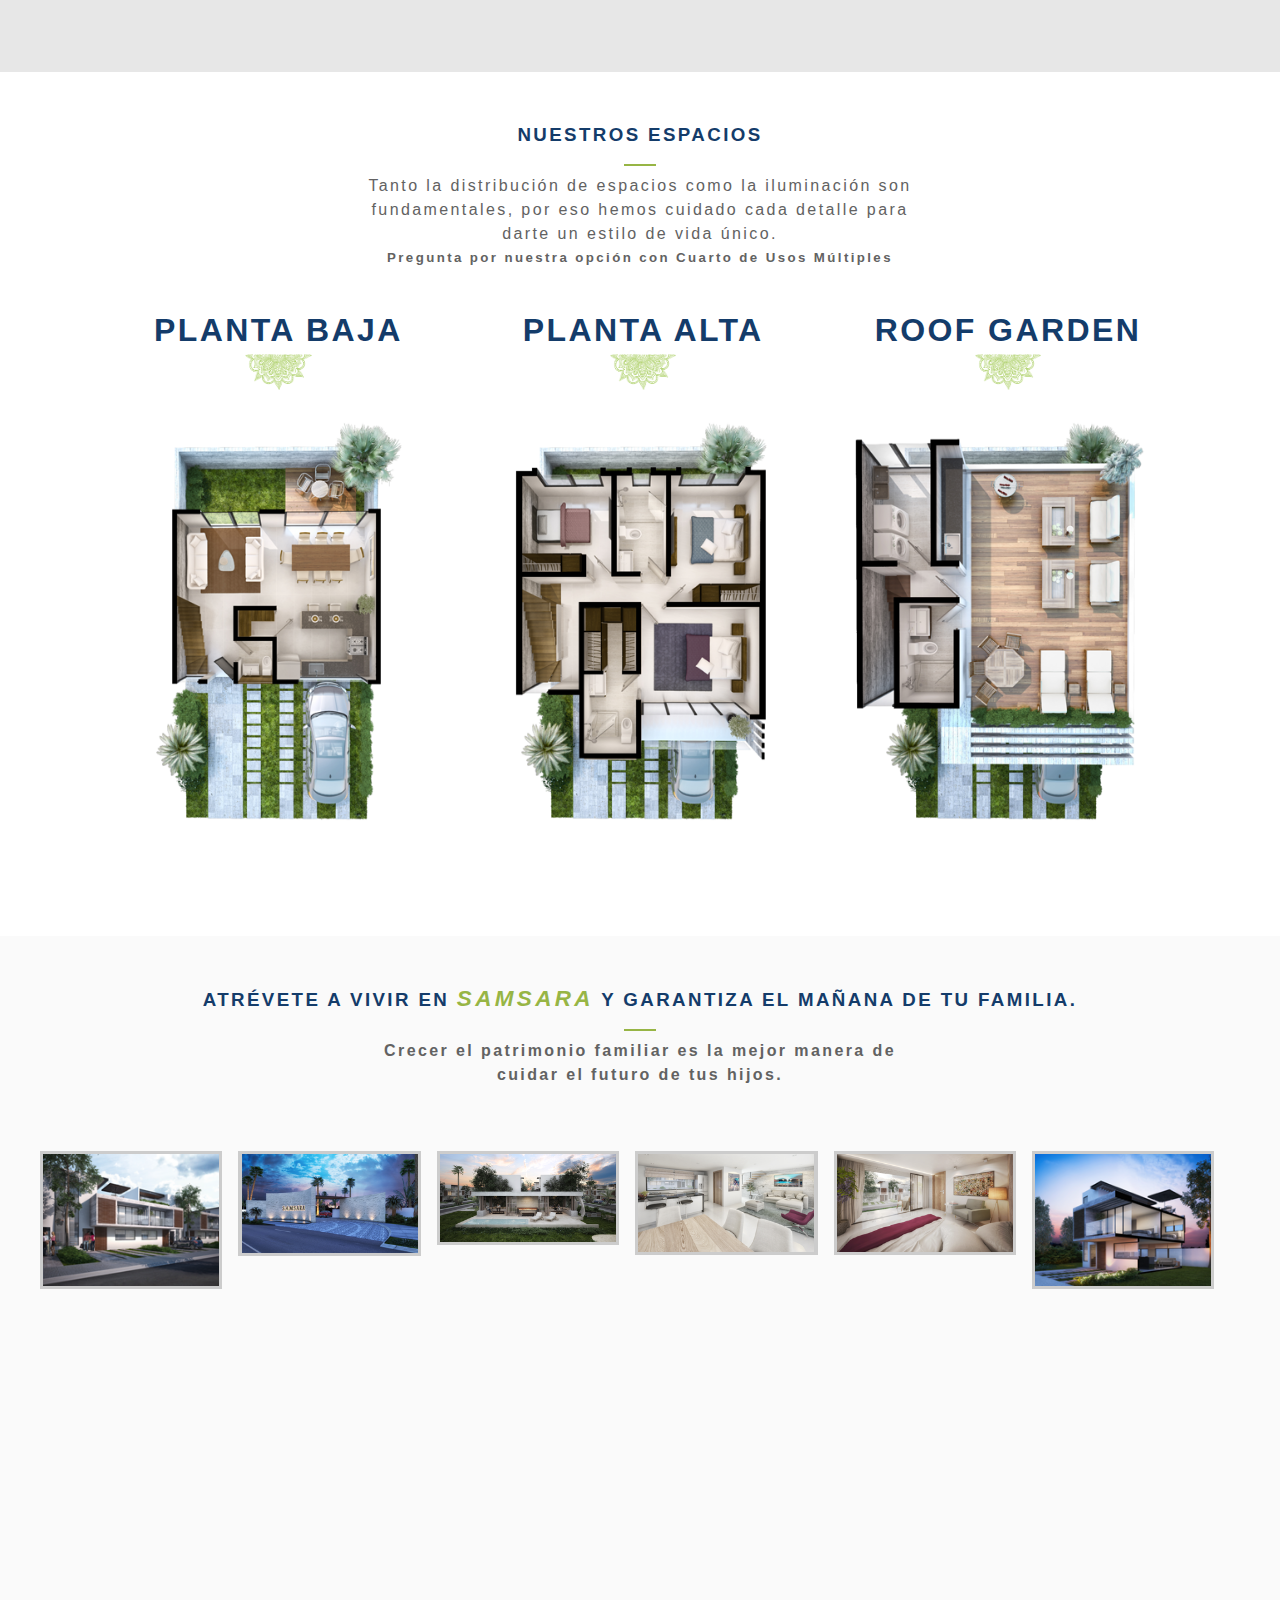
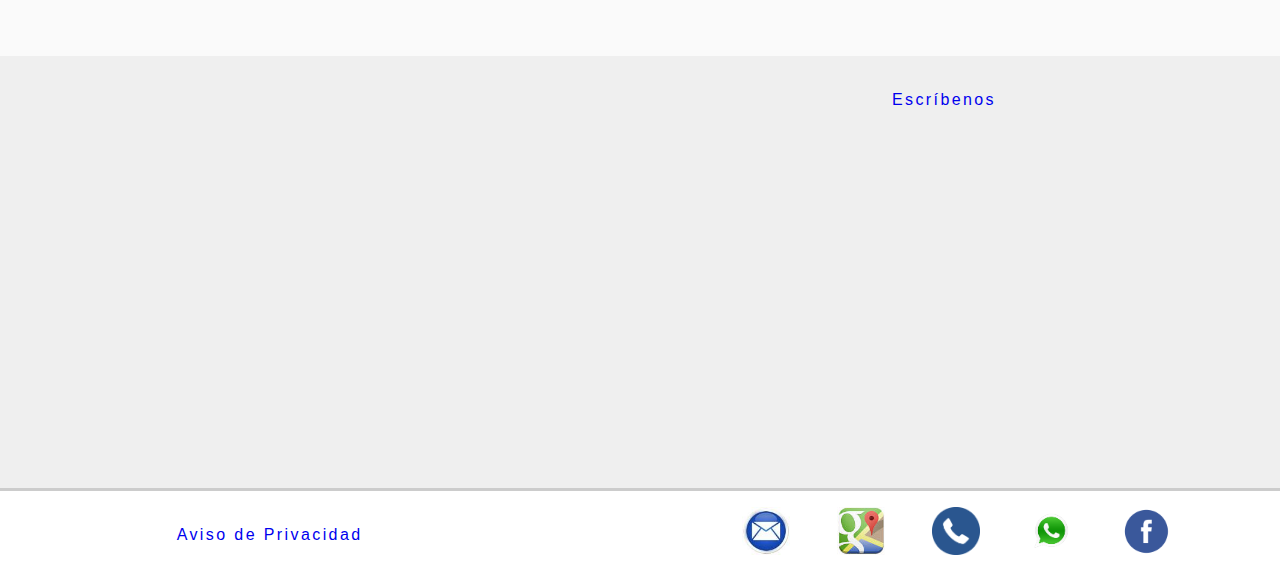
==== commit 6923ffe1: "Unit 8" ====
--- a/unit_7/index.html
+++ b/unit_7/index.html
@@ -22,11 +22,11 @@
 			</div>
 		
 			<nav>
-				<a href="Samsara" id="samsara">Samsara</a>
-				<a href="Escoge tu Casa">Escoge Tú Casa</a>
-				<a href="Galeria">Galeria</a>
-				<a href="Contacto">Contacto</a>
-				<a href="Descarga Brochure" id="folleto">Descarga Folleto</a>
+				<a href="#" id="samsara">Samsara</a>
+				<a href="#">Distribución</a>
+				<a href="#">Galeria</a>
+				<a href="#">Contacto</a>
+				<a href="#" id="folleto">Descarga Folleto</a>
 			</nav>
 	
 		</header>
@@ -43,14 +43,14 @@
 					<h1>Desarrollos Hechos con Pasi&oacute;n</h1>
 					<h2>Atr&eacute;vete a Vivir en Samsara </h2>
 					<h2>Un desarrollo de 39 exclusivas casas en Quer&eacute;taro.</h2>
-					<a href="#">Con&oacute;cenos</a>
-					<a href="#">V&iacute;deo</a>
+					<!-- <a href="#">Con&oacute;cenos</a> -->
+					<a href="https://youtu.be/ZY_n2m2Dh1E">V&iacute;deo</a>
 				</div>
 			</section>
 			
 			<div id="wrapper">
-				<section class="clearfix">
-					<img src="images/rooftop.png" id="right_samsara">
+				<section class="clearfix section">
+					<img src="images/familia.png" id="right_samsara">
 					<div id="left_samsara">
 						<h3>Vive en Quer&eacute;taro</h3>
 						<hr>
@@ -60,8 +60,8 @@
 					</div>	
 				</section>
 
-				<section class="clearfix">
-					<img src="images/areas_comunes.png" id="left_areas">				
+				<section class="clearfix section">
+					<img src="images/big/acceso_samsara_big.png" id="left_areas">				
 					<div id="right_areas">
 						<h3>El Orgullo de Darle lo mejor a tu Familia</h3>
 						<hr>
@@ -78,7 +78,7 @@
 					</div>
 				</section>
 
-				<section>
+				<section id="section_2">
 					<div>
 						<h3>Nuestros Espacios</h3>
 						<hr>
@@ -106,35 +106,34 @@
 					</div>
 				</section>
 
-				<section class="clearfix">
+				<section class="clearfix" id="section_3">
 					<div>					
 						<h3>Atr&eacute;vete a vivir en <em>Samsara</em> y garantiza el mañana de tu familia.</h3>
 						<hr>
-						<h4>Crecer el patrimonio familiar es la mejor manera de cuidar el futuro de tus hijos. </h4>
+						<h4 class="length">Crecer el patrimonio familiar es la mejor manera de cuidar el futuro de tus hijos. </h4>
 					</div>
-					<div id="galeria">
-						<a class="fancybox" rel="group" href="images/big/fachada_big.png"><img src="images/small/fachada_s.png" alt="" /></a>
-						<a class="fancybox" rel="group" href="images/big/acceso_samsara_big.png"><img src="images/small/acceso_samsara_s.png" alt="" /></a>
-						<a class="fancybox" rel="group" href="images/big/areas_comunes_big.png"><img src="images/small/areas_comunes_s.png" alt="" /></a>
-						<a class="fancybox" rel="group" href="images/big/estancia_big.png"><img src="images/small/estancia_s.png" alt="" /></a>
-						<a class="fancybox" rel="group" href="images/big/recamara_big.png"><img src="images/small/recamara_s.png" alt="" /></a>
-						<a class="fancybox" rel="group" href="images/big/fachada_corte_big.png"><img src="images/small/fachada_corte_s.png" alt="" /></a>
+					<div class="clearfix">
+						<a class="fancybox" rel="group" href="images/big/fachada_big.png"><img src="images/small/fachada_s.png" alt="" class="galeria"/></a>
+						<a class="fancybox" rel="group" href="images/big/acceso_samsara_big.png"><img src="images/small/acceso_samsara_s.png" alt="" class="galeria"/></a>
+						<a class="fancybox" rel="group" href="images/big/areas_comunes_big.png"><img src="images/small/areas_comunes_s.png" alt="" class="galeria"/></a>
+						<a class="fancybox" rel="group" href="images/big/estancia_big.png"><img src="images/small/estancia_s.png" alt="" class="galeria"/></a>
+						<a class="fancybox" rel="group" href="images/big/recamara_big.png"><img src="images/small/recamara_s.png" alt="" class="galeria"/></a>
+						<a class="fancybox" rel="group" href="images/big/fachada_corte_big.png"><img src="images/small/fachada_corte_s.png" alt="" class="galeria"/></a>
 					</div>	
 				</section>
 
-				<section id="ventas" class="clearfix">
-						<div id="fam">
-							<img src="images/familia.png">
-						</div>
+				<section class="clearfix" id="section_contacto">
+					<div id="border_contacto">
 						<div id="maps">
-							<iframe src="https://www.google.com/maps/embed?pb=!1m18!1m12!1m3!1d4056.4004090349767!2d-100.4038601747616!3d20.50971401532409!2m3!1f0!2f0!3f0!3m2!1i1024!2i768!4f13.1!3m3!1m2!1s0x85d345ce92b080db%3A0x850fc605e0d88912!2sEl+Condado!5e0!3m2!1sen!2smx!4v1463176758063" width="330" height="220" frameborder="0" style="border:0" allowfullscreen></iframe>
+							<iframe src="https://www.google.com/maps/embed?pb=!1m18!1m12!1m3!1d3736.912558544602!2d-100.4038840496453!3d20.509810510599994!2m3!1f0!2f0!3f0!3m2!1i1024!2i768!4f13.1!3m3!1m2!1s0x85d345ce92b080db%3A0x850fc605e0d88912!2sEl+Condado!5e0!3m2!1sen!2smx!4v1465594200904" frameborder="0" style="border:0" allowfullscreen id="maps_size"></iframe>
 						</div>
 						<div id="contacto">
-							<a href="#">Ll&aacute;manos</a>
 							<a href="mailto:contacto@brownfields.mx">Escr&iacute;benos</a>
 						</div>
+					</div>
 				</section>
 			</div>
+			
 			<script type="text/javascript">
 			$(document).ready(function() {
 			$(".fancybox").fancybox();
@@ -143,13 +142,15 @@
 		</main>
 
 		<footer class="clearfix">
-			<div id="info">
-				<a href="Direcci&oacute;n">Direcci&oacute;n</a>
-				<a href="Tel&eacute;fono">Tel&eacute;fono</a>
-				<a href="Aviso de Privacidad">Aviso de Privacidad</a>
+			<div id="privacidad">
+				<a href="#">Aviso de Privacidad</a>
 			</div>
-			<div id=social_media>
-				<a href="https://www.facebook.com/BrownFields-Desarrolladores-126980517468762/?fref=ts">Facebook</a>
+			<div class="iconos">
+				<a href="#"><img src="images/icons/mail.jpeg" alt="" type"" class="img_iconos"></a>
+				<a href="#"><img src="images/icons/maps.jpeg" alt="" type"" class="img_iconos"></a>
+				<a href="#"><img src="images/icons/tel.png" alt="" type"" class="img_iconos"></a>
+				<a href="#"><img src="images/icons/whatsapp.png" alt="" type"" class="img_iconos"></a>
+				<a href="https://www.facebook.com/BrownFields-Desarrolladores-126980517468762/?fref=ts"><img src="images/icons/facebook.png" alt="" type"" class="img_iconos"></a>
 			</div>
 		</footer>
 	</body>
--- a/unit_7/css/style.css
+++ b/unit_7/css/style.css
@@ -22,19 +22,19 @@
 header {
 	width: 100%;
 	padding: .5em;
-	margin: 1em;	
+	height: 7em;
 }
 
 #logo_BF {
-	width: 8em;
-	float: left;
+	width: 8%;
+	float: left;
+	margin: 1em 0 0 1em;
 }
 
 nav {
 	font-family: 'perpetua', 'antipasto', sans-serif;
-	width: 70%;
-	float: left;
-	margin-left: 12em;
+	width: 90%;
+	float: right;
 	margin-top: 2em;
 	color: rgb(20,60,106);
 }
@@ -69,7 +69,6 @@
 }
 
 #wrapper{
-	width:80%;
 	margin: auto;
 }
 
@@ -81,19 +80,12 @@
 	line-height: 1.5em;
 	text-align: center;
 	letter-spacing: .15em;
-}
-
-#border_home h1 {
-	font-family: 'perpetua', 'antipasto', sans-serif;
-	padding: 1.3em 0em;
-	font-size: 2.2em;
-	text-transform: uppercase;
-	color: rgb(255,255,255);
+	background-color: rgba(98,98,98,.1);
 }
 
 h1, h3{
 	font-family: 'perpetua', 'antipasto', sans-serif;
-	margin-top: 1em;
+	margin-top: .5em;
 	padding: .5em 0em;	
 	text-transform: uppercase;
 	color: rgb(20,60,106);
@@ -123,11 +115,21 @@
 	color: rgb(255,255,255);
 	line-height: 2em;
 	text-shadow: .05em .05em rgb(98,98,98);
+	height: 37.5em;
 }
 
 #border_home{
 	background-color: rgba(0,0,0,0.19);
 	padding: 8em 5em;
+	height: 37.5em;
+}
+
+#border_home h1 {
+	font-family: 'perpetua', 'antipasto', sans-serif;
+	padding: 1.3em 0em;
+	font-size: 2.2em;
+	text-transform: uppercase;
+	color: rgb(255,255,255);
 }
 
 #home h2{
@@ -144,9 +146,9 @@
 	padding: .5em 1.5em;
 	text-shadow: none;
 	text-transform: uppercase;
-	letter-spacing: .12em;
-}
-
+	letter-spacing: .1em;
+	font-size: 1.5em;
+}
 
 em {
 	color: rgb(151,181,69);
@@ -157,107 +159,150 @@
 	text-transform: uppercase;
 }
 
+.section {
+	height: 30em;
+	background-color: rgba(98,98,98,.05);
+	margin: auto;
+	width: 100%;
+	padding: 3em;
+}	
+
+#left_samsara {
+	padding: 2.5em;
+	float: left;
+	width: 30%;
+	margin: 0 0 0 7em;
+}	
+
+#right_samsara {
+	float: right;
+	width: 45%;
+	margin: 0 7em 0 0;
+	padding: 1em;
+}
+
+#left_areas {
+	float: left;
+	width: 50%;
+	margin: 0 0 0 4em;
+}	
+
+#right_areas {
+	float: right;
+	width: 35%;
+	margin: 0 5em 0 0;
+}
+
 ul {
 	list-style: none;
 	margin: 0;
 	padding: 0;
 }
 
-
-#left_samsara {
-	padding: 1em;
-	float: left;
-	width: 35%;
-}	
-
-#right_samsara {
-	padding: 1em;
-	float: right;
-	width: 65%;
-}
-
-#left_areas {
-	padding: 1em;
-	float: left;
-	width: 65%;
-}	
-
-#right_areas {
-	padding: 1em;
-	float: right;
-	width: 35%;
-	margin-top: 1em;
-}
+#section_2{
+	height: 54em;
+	background-color: rgb(255,255,255);
+	margin: auto;
+	width: 100%;
+	padding: 2em;
+}
+
 .length{
-	width: 30em;
+	width: 35em;
 	text-align: center;
 	margin: auto;
 }
 
+.img_flor{
+	margin-top: -.2em;
+	width: 20%;
+}
+
 #PB {
 	padding: 1em;
 	float: left;
-	width: 33%;
-	display: inline-block;
-	margin: auto;
+	width: 30%;
+	margin-left: 4em;
 }
 
 #PA {
 	padding: 1em;
 	float: left;
-	width: 33%;
-	display: inline-block;
+	width: 30%;
 }
 
 #RG {
 	padding: 1em;
 	float: left;
-	width: 33%;
-	display: inline-block;
-}
-
-#galeria {
-	padding: 1em;
-	width: 90%;
-	margin: 1em auto;
-	float: left;
-	display: inline-block;
-}
-
-#ventas{
-	display: inline-block;
-	width: 98%;
-}
-
-#fam {
-	float: left;
-	width: 32%;
-	margin:.5em;
+	width: 30%;
+}
+
+#section_3{
+	height: 45em;
+/*	background-color: rgba(98,98,98,.05);*/
+	background-color: rgba(255,255,255,.7);
+	margin: auto;
+	width: 100%;
+	padding: 2em;
+}
+
+.galeria {
+	padding: .2em;
+	width: 15%;
+	margin: 4em .5em;
+	float: left;
+	background-color: rgba(98,98,98,.3);
+}
+
+#section_contacto{
+	height: 27em;
+	margin: auto;
+	width: 100%;
+	padding: 2em;
+	background: url("http://Irenchita.github.io/unit_6/images/rooftop.png");
+	background-size: cover;
+	background-repeat: no-repeat;
+	background-position: center;
 }
 
 #maps {
 	float: left;
-	width: 32%;
+	width: 60%;
+}
+
+#maps_size{
+	width: 32em;
+	height: 20em;
 }
 
 #contacto {
 	float: left;
-	width: 33%;
-}
-
-#info {
-	padding: 1em;
-	float: left;
-	width: 70%;
-	display: inline-block;
-}
-
-#social_media{
-	padding: 1em;
-	float: right;
-	width: 30%;
-	display: inline-block;
-}
+	width: 30%;
+}
+
+footer {
+	padding: 1em;
+	border-top: .2em solid #ccc;
+	background-color: rgb(255,255,255);
+}
+
+#privacidad{
+	float: left;
+	width: 15%;
+	margin: 1em 0 0 10em;
+}
+
+.iconos{
+	width: 50%;
+	float: right;
+}
+
+.img_iconos{
+	width: 3em;
+	height: 3em;
+	margin: 0 1em 0 1.5em;
+}
+
 .clearfix:after {
     visibility: hidden;
     display: block;
@@ -271,12 +316,3 @@
 	width: 100%;
 }	
 
-.img_flor{
-	margin-top: 0em;
-	width: 40%;
-}
-
-footer {
-	padding: 1em;
-	background-color: #ccc;
-}